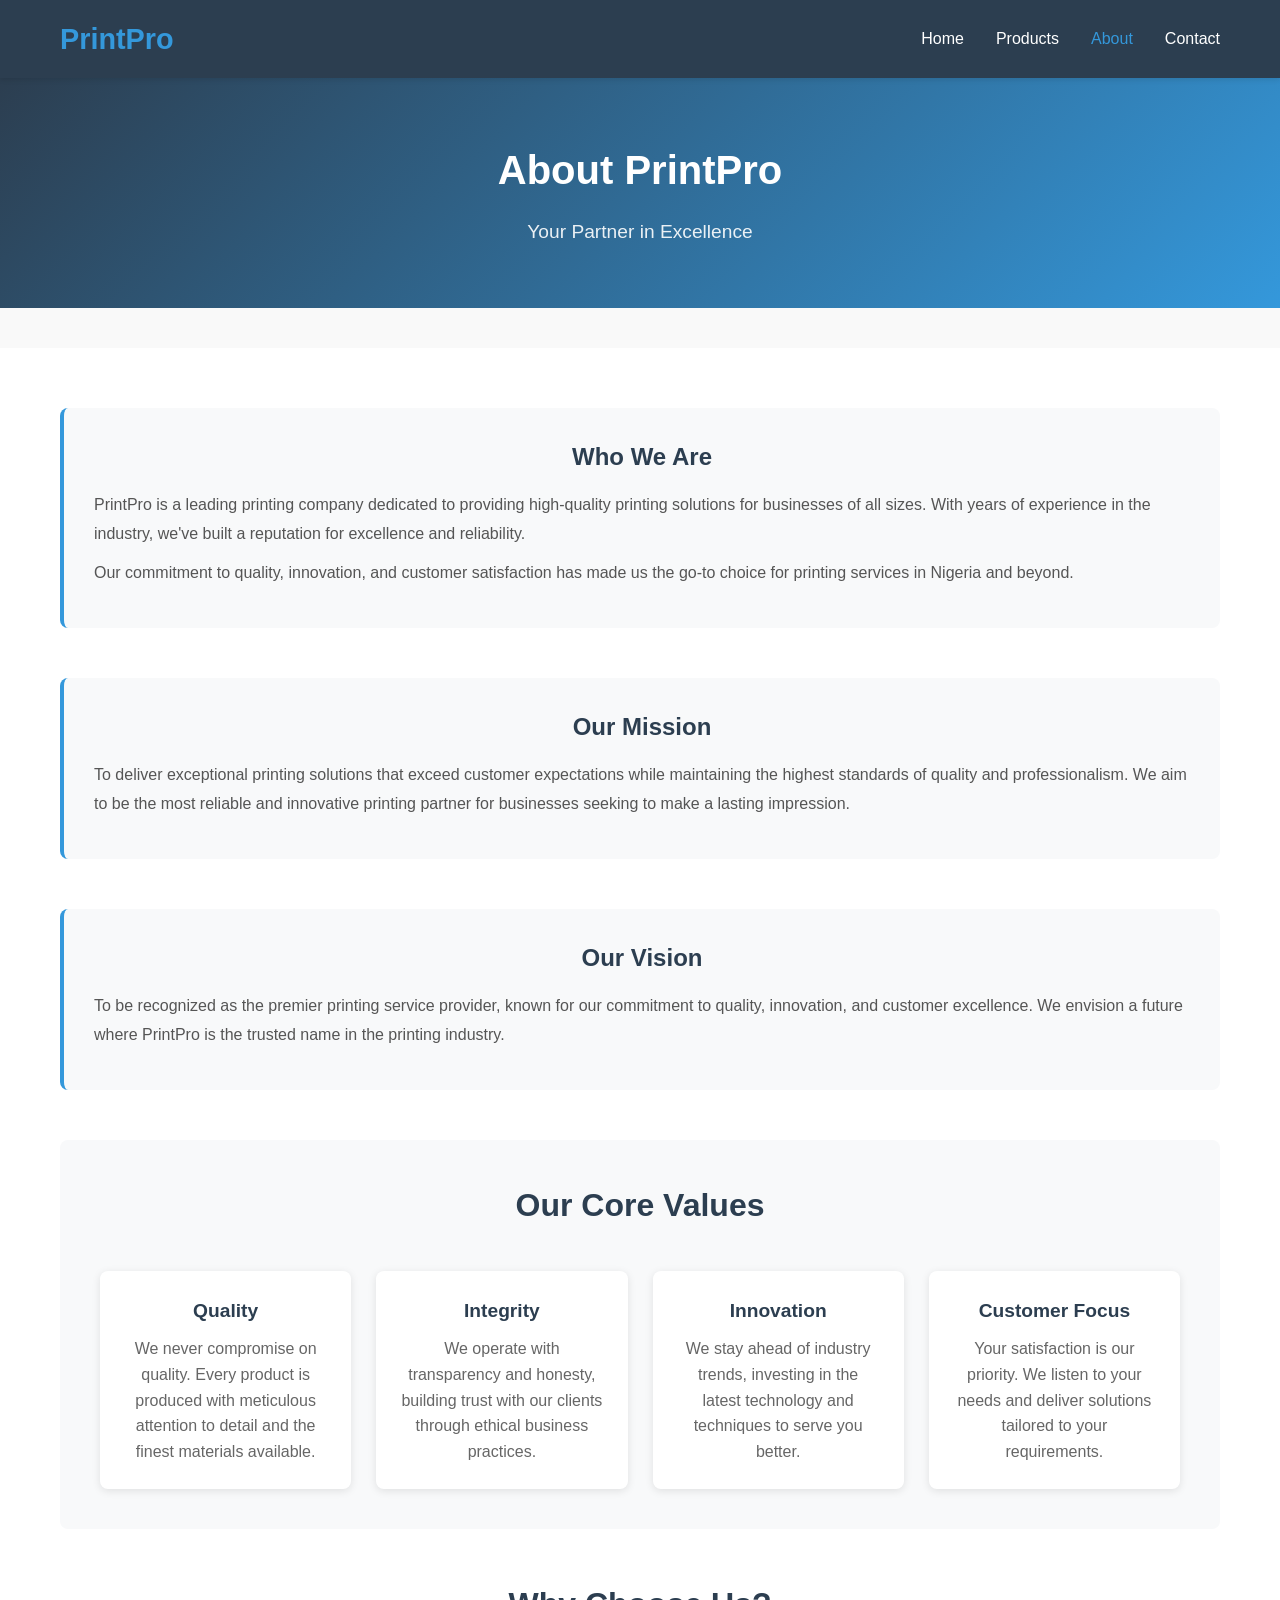
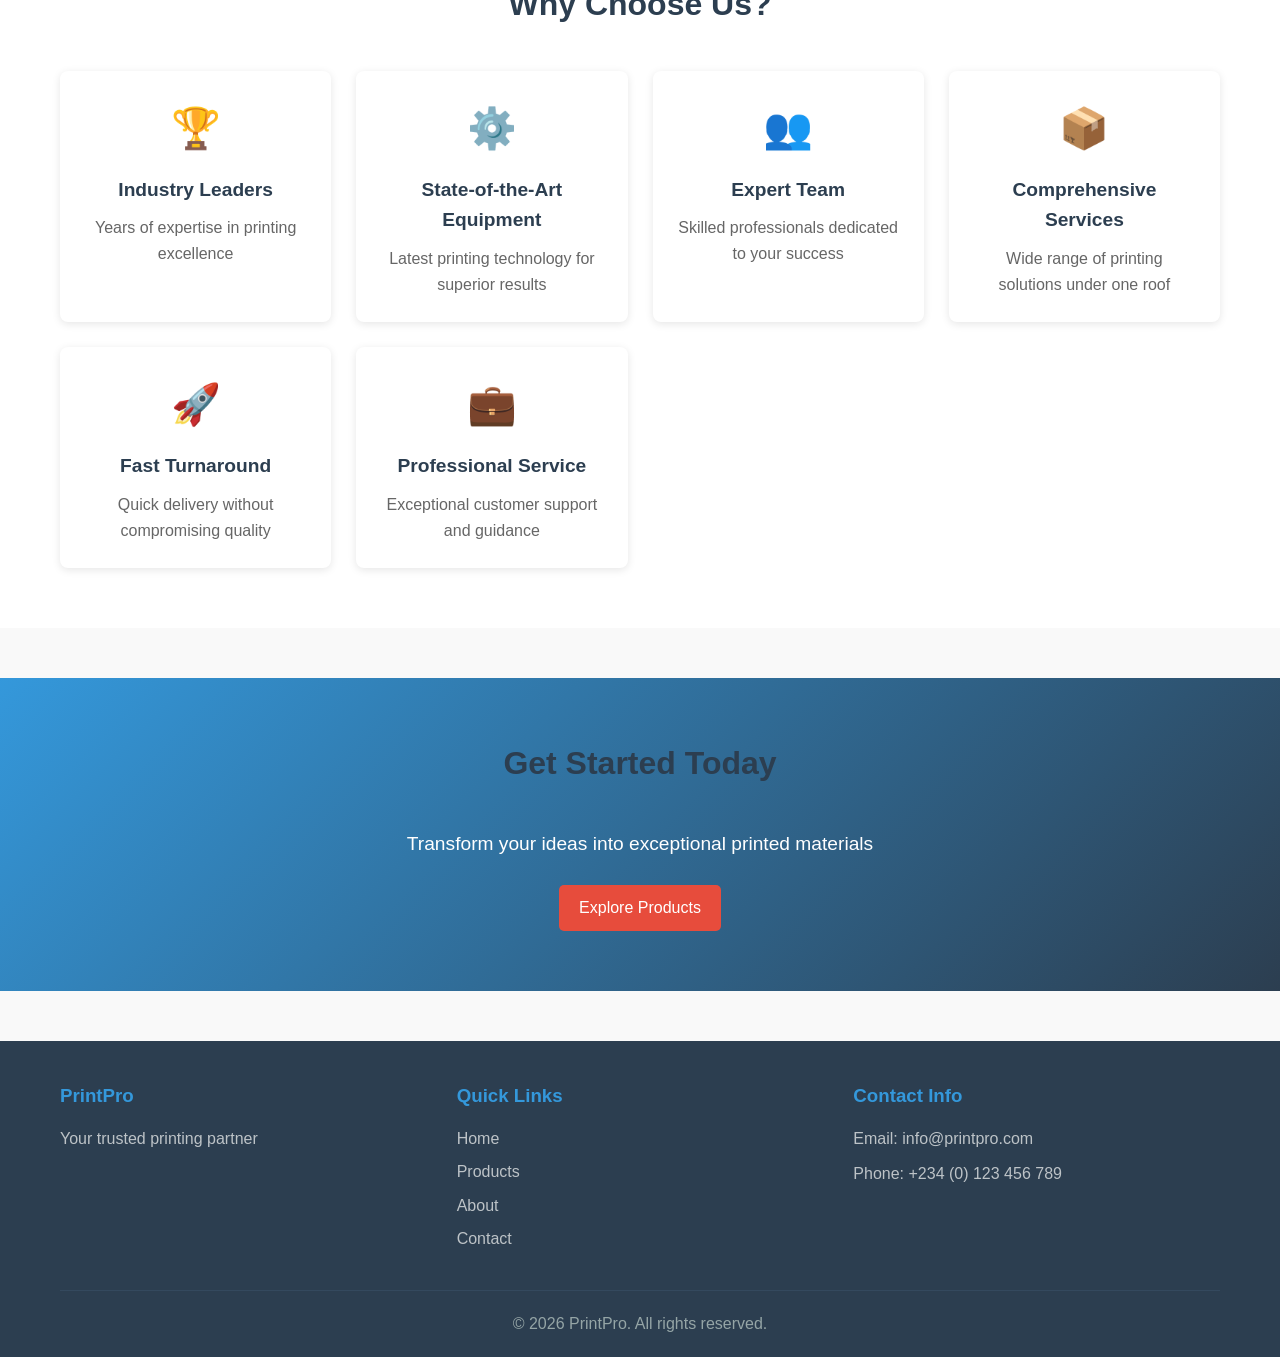
==== about.html @ 75051ae0 "Add files via upload" ====
<!DOCTYPE html>
<html lang="en">
<head>
    <meta charset="UTF-8">
    <meta name="viewport" content="width=device-width, initial-scale=1.0">
    <title>About Us - PrintPro</title>
    <link rel="stylesheet" href="styles.css">
</head>
<body>
    <!-- Navigation -->
    <nav class="navbar">
        <div class="nav-container">
            <div class="logo">
                <h1>PrintPro</h1>
            </div>
            <ul class="nav-menu">
                <li><a href="index.html">Home</a></li>
                <li><a href="products.html">Products</a></li>
                <li><a href="about.html" class="active">About</a></li>
                <li><a href="contact.html">Contact</a></li>
            </ul>
            <div class="hamburger">
                <span></span>
                <span></span>
                <span></span>
            </div>
        </div>
    </nav>

    <!-- Hero Section -->
    <section class="page-hero">
        <div class="page-hero-content">
            <h1>About PrintPro</h1>
            <p>Your Partner in Excellence</p>
        </div>
    </section>

    <!-- About Content -->
    <section class="about-section">
        <div class="container">
            <div class="about-content">
                <div class="about-text">
                    <h2>Who We Are</h2>
                    <p>PrintPro is a leading printing company dedicated to providing high-quality printing solutions for businesses of all sizes. With years of experience in the industry, we've built a reputation for excellence and reliability.</p>
                    <p>Our commitment to quality, innovation, and customer satisfaction has made us the go-to choice for printing services in Nigeria and beyond.</p>
                </div>
            </div>

            <div class="about-content">
                <div class="about-text">
                    <h2>Our Mission</h2>
                    <p>To deliver exceptional printing solutions that exceed customer expectations while maintaining the highest standards of quality and professionalism. We aim to be the most reliable and innovative printing partner for businesses seeking to make a lasting impression.</p>
                </div>
            </div>

            <div class="about-content">
                <div class="about-text">
                    <h2>Our Vision</h2>
                    <p>To be recognized as the premier printing service provider, known for our commitment to quality, innovation, and customer excellence. We envision a future where PrintPro is the trusted name in the printing industry.</p>
                </div>
            </div>

            <div class="values-section">
                <h2>Our Core Values</h2>
                <div class="values-grid">
                    <div class="value-card">
                        <h3>Quality</h3>
                        <p>We never compromise on quality. Every product is produced with meticulous attention to detail and the finest materials available.</p>
                    </div>
                    <div class="value-card">
                        <h3>Integrity</h3>
                        <p>We operate with transparency and honesty, building trust with our clients through ethical business practices.</p>
                    </div>
                    <div class="value-card">
                        <h3>Innovation</h3>
                        <p>We stay ahead of industry trends, investing in the latest technology and techniques to serve you better.</p>
                    </div>
                    <div class="value-card">
                        <h3>Customer Focus</h3>
                        <p>Your satisfaction is our priority. We listen to your needs and deliver solutions tailored to your requirements.</p>
                    </div>
                </div>
            </div>

            <div class="team-section">
                <h2>Why Choose Us?</h2>
                <div class="why-choose-grid">
                    <div class="why-card">
                        <div class="why-icon">🏆</div>
                        <h3>Industry Leaders</h3>
                        <p>Years of expertise in printing excellence</p>
                    </div>
                    <div class="why-card">
                        <div class="why-icon">⚙️</div>
                        <h3>State-of-the-Art Equipment</h3>
                        <p>Latest printing technology for superior results</p>
                    </div>
                    <div class="why-card">
                        <div class="why-icon">👥</div>
                        <h3>Expert Team</h3>
                        <p>Skilled professionals dedicated to your success</p>
                    </div>
                    <div class="why-card">
                        <div class="why-icon">📦</div>
                        <h3>Comprehensive Services</h3>
                        <p>Wide range of printing solutions under one roof</p>
                    </div>
                    <div class="why-card">
                        <div class="why-icon">🚀</div>
                        <h3>Fast Turnaround</h3>
                        <p>Quick delivery without compromising quality</p>
                    </div>
                    <div class="why-card">
                        <div class="why-icon">💼</div>
                        <h3>Professional Service</h3>
                        <p>Exceptional customer support and guidance</p>
                    </div>
                </div>
            </div>
        </div>
    </section>

    <!-- Call to Action -->
    <section class="cta">
        <div class="container">
            <h2>Get Started Today</h2>
            <p>Transform your ideas into exceptional printed materials</p>
            <a href="products.html" class="btn btn-secondary">Explore Products</a>
        </div>
    </section>

    <!-- Footer -->
    <footer class="footer">
        <div class="container">
            <div class="footer-content">
                <div class="footer-section">
                    <h3>PrintPro</h3>
                    <p>Your trusted printing partner</p>
                </div>
                <div class="footer-section">
                    <h3>Quick Links</h3>
                    <ul>
                        <li><a href="index.html">Home</a></li>
                        <li><a href="products.html">Products</a></li>
                        <li><a href="about.html">About</a></li>
                        <li><a href="contact.html">Contact</a></li>
                    </ul>
                </div>
                <div class="footer-section">
                    <h3>Contact Info</h3>
                    <p>Email: info@printpro.com</p>
                    <p>Phone: +234 (0) 123 456 789</p>
                </div>
            </div>
            <div class="footer-bottom">
                <p>&copy; 2026 PrintPro. All rights reserved.</p>
            </div>
        </div>
    </footer>

    <script src="script.js"></script>
</body>
</html>
---- styles.css ----
* {
    margin: 0;
    padding: 0;
    box-sizing: border-box;
}

body {
    font-family: 'Segoe UI', Tahoma, Geneva, Verdana, sans-serif;
    line-height: 1.6;
    color: #333;
    background-color: #f9f9f9;
}

.container {
    max-width: 1200px;
    margin: 0 auto;
    padding: 0 20px;
}

/* ===== NAVIGATION ===== */
.navbar {
    background-color: #2c3e50;
    color: white;
    padding: 1rem 0;
    position: sticky;
    top: 0;
    z-index: 100;
    box-shadow: 0 2px 5px rgba(0,0,0,0.1);
}

.nav-container {
    max-width: 1200px;
    margin: 0 auto;
    padding: 0 20px;
    display: flex;
    justify-content: space-between;
    align-items: center;
}

.logo h1 {
    font-size: 1.8rem;
    font-weight: bold;
    color: #3498db;
}

.nav-menu {
    list-style: none;
    display: flex;
    gap: 2rem;
}

.nav-menu a {
    color: white;
    text-decoration: none;
    transition: color 0.3s ease;
    font-weight: 500;
}

.nav-menu a:hover,
.nav-menu a.active {
    color: #3498db;
}

.hamburger {
    display: none;
    flex-direction: column;
    cursor: pointer;
}

.hamburger span {
    width: 25px;
    height: 3px;
    background-color: white;
    margin: 5px 0;
    transition: 0.3s;
    border-radius: 2px;
}

/* ===== BUTTONS ===== */
.btn {
    padding: 10px 20px;
    border: none;
    border-radius: 5px;
    cursor: pointer;
    font-size: 1rem;
    transition: all 0.3s ease;
    text-decoration: none;
    display: inline-block;
}

.btn-primary {
    background-color: #3498db;
    color: white;
}

.btn-primary:hover {
    background-color: #2980b9;
    transform: translateY(-2px);
    box-shadow: 0 4px 8px rgba(0,0,0,0.2);
}

.btn-secondary {
    background-color: #e74c3c;
    color: white;
}

.btn-secondary:hover {
    background-color: #c0392b;
    transform: translateY(-2px);
}

.btn-small {
    padding: 8px 16px;
    font-size: 0.9rem;
}

/* ===== HERO SECTION ===== */
.hero {
    background: linear-gradient(135deg, #3498db 0%, #2c3e50 100%);
    color: white;
    padding: 100px 20px;
    text-align: center;
    margin-bottom: 50px;
}

.hero-content h1 {
    font-size: 3rem;
    margin-bottom: 20px;
    animation: slideDown 0.6s ease-out;
}

.hero-content p {
    font-size: 1.3rem;
    margin-bottom: 30px;
    animation: slideUp 0.6s ease-out 0.2s both;
}

.page-hero {
    background: linear-gradient(135deg, #2c3e50 0%, #3498db 100%);
    color: white;
    padding: 60px 20px;
    text-align: center;
    margin-bottom: 40px;
}

.page-hero-content h1 {
    font-size: 2.5rem;
    margin-bottom: 15px;
}

.page-hero-content p {
    font-size: 1.2rem;
    opacity: 0.9;
}

@keyframes slideDown {
    from {
        transform: translateY(-30px);
        opacity: 0;
    }
    to {
        transform: translateY(0);
        opacity: 1;
    }
}

@keyframes slideUp {
    from {
        transform: translateY(30px);
        opacity: 0;
    }
    to {
        transform: translateY(0);
        opacity: 1;
    }
}

@keyframes fadeIn {
    from { opacity: 0; }
    to { opacity: 1; }
}

/* ===== FEATURES SECTION ===== */
.features {
    padding: 60px 20px;
    background-color: white;
    margin-bottom: 50px;
}

.features h2,
.featured-products h2,
.cta h2,
.about-section h2,
.faq-section h2,
.contact-section h2,
.values-section h2,
.team-section h2 {
    font-size: 2rem;
    text-align: center;
    margin-bottom: 40px;
    color: #2c3e50;
}

.features-grid {
    display: grid;
    grid-template-columns: repeat(auto-fit, minmax(250px, 1fr));
    gap: 30px;
}

.feature-card {
    background-color: #f8f9fa;
    padding: 30px;
    border-radius: 10px;
    text-align: center;
    transition: all 0.3s ease;
    box-shadow: 0 2px 10px rgba(0,0,0,0.1);
}

.feature-card:hover {
    transform: translateY(-10px);
    box-shadow: 0 8px 20px rgba(0,0,0,0.15);
}

.feature-icon {
    font-size: 3rem;
    margin-bottom: 15px;
}

.feature-card h3 {
    font-size: 1.3rem;
    margin-bottom: 15px;
    color: #2c3e50;
}

.feature-card p {
    color: #666;
    line-height: 1.6;
}

/* ===== PRODUCTS SECTION ===== */
.featured-products {
    padding: 60px 20px;
    background-color: white;
    margin-bottom: 50px;
}

.products-section {
    padding: 40px 20px;
    margin-bottom: 50px;
}

.products-wrapper {
    display: grid;
    grid-template-columns: 250px 1fr;
    gap: 30px;
}

.filters-sidebar {
    background-color: white;
    padding: 20px;
    border-radius: 8px;
    box-shadow: 0 2px 10px rgba(0,0,0,0.1);
    height: fit-content;
    position: sticky;
    top: 100px;
}

.filters-sidebar h3 {
    font-size: 1.1rem;
    margin-bottom: 15px;
    color: #2c3e50;
}

.filter-list {
    display: flex;
    flex-direction: column;
    gap: 10px;
}

.filter-item {
    display: flex;
    align-items: center;
    cursor: pointer;
}

.filter-item input {
    margin-right: 10px;
    cursor: pointer;
}

.filter-item span {
    font-size: 0.95rem;
}

.price-filter {
    margin-top: 15px;
}

.price-filter input {
    width: 100%;
    margin-bottom: 10px;
}

.price-filter p {
    font-size: 0.95rem;
    color: #666;
}

/* ===== PRODUCTS GRID ===== */
.products-grid {
    display: grid;
    grid-template-columns: repeat(auto-fill, minmax(200px, 1fr));
    gap: 20px;
}

.product-card {
    background-color: white;
    border-radius: 8px;
    overflow: hidden;
    box-shadow: 0 2px 10px rgba(0,0,0,0.1);
    transition: all 0.3s ease;
}

.product-card:hover {
    transform: translateY(-5px);
    box-shadow: 0 8px 20px rgba(0,0,0,0.15);
}

.product-image {
    width: 100%;
    height: 200px;
    overflow: hidden;
    background-color: #f0f0f0;
}

.product-image img {
    width: 100%;
    height: 100%;
    object-fit: cover;
    transition: transform 0.3s ease;
}

.product-card:hover .product-image img {
    transform: scale(1.1);
}

.product-info {
    padding: 15px;
}

.product-info h3 {
    font-size: 1rem;
    margin-bottom: 8px;
    color: #2c3e50;
    line-height: 1.3;
}

.product-info .category {
    font-size: 0.85rem;
    color: #7f8c8d;
    margin-bottom: 8px;
}

.product-info .price {
    font-size: 1.3rem;
    font-weight: bold;
    color: #e74c3c;
    margin-bottom: 12px;
}

.price-large {
    font-size: 2rem;
    font-weight: bold;
    color: #e74c3c;
    margin: 15px 0;
}

/* ===== PRODUCTS MAIN ===== */
.products-main {
    background-color: white;
    padding: 20px;
    border-radius: 8px;
}

.products-header {
    display: flex;
    justify-content: space-between;
    align-items: center;
    margin-bottom: 20px;
    padding-bottom: 20px;
    border-bottom: 1px solid #e0e0e0;
}

.sort-container {
    display: flex;
    align-items: center;
    gap: 10px;
}

.sort-container label {
    font-weight: 600;
}

.sort-container select {
    padding: 8px 12px;
    border: 1px solid #bdc3c7;
    border-radius: 5px;
    font-size: 0.95rem;
    cursor: pointer;
}

.loading {
    text-align: center;
    padding: 40px;
    color: #7f8c8d;
    font-size: 1.1rem;
}

.no-products {
    text-align: center;
    padding: 40px;
    color: #e74c3c;
    font-size: 1.1rem;
}

/* ===== MODAL ===== */
.modal {
    display: none;
    position: fixed;
    z-index: 1000;
    left: 0;
    top: 0;
    width: 100%;
    height: 100%;
    background-color: rgba(0,0,0,0.6);
    animation: fadeIn 0.3s ease;
}

.modal-content {
    background-color: white;
    margin: 5% auto;
    padding: 0;
    border-radius: 8px;
    max-width: 800px;
    max-height: 80vh;
    overflow-y: auto;
    animation: slideInDown 0.3s ease;
}

@keyframes slideInDown {
    from {
        transform: translateY(-50px);
        opacity: 0;
    }
    to {
        transform: translateY(0);
        opacity: 1;
    }
}

.close {
    float: right;
    font-size: 2rem;
    font-weight: bold;
    padding: 10px 20px;
    cursor: pointer;
    color: #aaa;
    transition: color 0.3s;
}

.close:hover {
    color: #000;
}

.modal-body {
    padding: 30px;
}

.product-detail {
    display: grid;
    grid-template-columns: 1fr 1fr;
    gap: 30px;
}

.detail-image {
    width: 100%;
    max-height: 400px;
    overflow: hidden;
    border-radius: 8px;
}

.detail-image img {
    width: 100%;
    height: 100%;
    object-fit: cover;
}

.detail-info h2 {
    font-size: 1.8rem;
    margin-bottom: 10px;
    color: #2c3e50;
}

.detail-info .category {
    font-size: 0.95rem;
    color: #7f8c8d;
    margin-bottom: 15px;
}

.detail-info .description {
    color: #555;
    line-height: 1.7;
    margin-bottom: 15px;
}

.detail-info .date {
    font-size: 0.85rem;
    color: #95a5a6;
    margin-bottom: 20px;
}

/* ===== CTA SECTION ===== */
.cta {
    background: linear-gradient(135deg, #3498db 0%, #2c3e50 100%);
    color: white;
    padding: 60px 20px;
    text-align: center;
    margin-bottom: 50px;
}

.cta p {
    font-size: 1.2rem;
    margin-bottom: 25px;
}

/* ===== ABOUT SECTION ===== */
.about-section {
    padding: 60px 20px;
    background-color: white;
    margin-bottom: 50px;
}

.about-content {
    margin-bottom: 50px;
}

.about-text {
    background-color: #f8f9fa;
    padding: 30px;
    border-radius: 8px;
    border-left: 4px solid #3498db;
}

.about-text h2 {
    font-size: 1.5rem;
    margin-bottom: 15px;
    color: #2c3e50;
}

.about-text p {
    color: #555;
    line-height: 1.8;
    margin-bottom: 10px;
}

.values-section {
    background-color: #f8f9fa;
    padding: 40px;
    border-radius: 8px;
    margin-bottom: 50px;
}

	.values-section h2 {
    font-size: 2rem;
    text-align: center;
    margin-bottom: 40px;
    color: #2c3e50;
}			
.values-grid,
.why-choose-grid {
    display: grid;
    grid-template-columns: repeat(auto-fit, minmax(250px, 1fr));
    gap: 25px;
    margin-top: 30px;
}

.value-card,
.why-card {
    background-color: white;
    padding: 25px;
    border-radius: 8px;
    box-shadow: 0 2px 8px rgba(0,0,0,0.1);
    transition: all 0.3s ease;
    text-align: center;
}

.value-card:hover,
.why-card:hover {
    transform: translateY(-5px);
    box-shadow: 0 8px 15px rgba(0,0,0,0.2);
}

.value-card h3,
.why-card h3 {
    font-size: 1.2rem;
    margin-bottom: 10px;
    color: #2c3e50;
}

.value-card p,
.why-card p {
    color: #666;
    line-height: 1.6;
}

.why-icon {
    font-size: 2.5rem;
    margin-bottom: 15px;
}

	.team-section {
    margin-top: 50px;
}

.team-section h2 {
    font-size: 2rem;
    text-align: center;
    margin-bottom: 40px;
    color: #2c3e50;
}				   
/* ===== CONTACT SECTION ===== */
.contact-section {
    padding: 60px 20px;
    background-color: white;
    margin-bottom: 50px;
}

.contact-wrapper {
    display: grid;
    grid-template-columns: 2fr 1fr;
    gap: 40px;
    margin-top: 30px;
}

.contact-form-container h2,
.contact-info h2 {
    font-size: 1.5rem;
    margin-bottom: 25px;
    color: #2c3e50;
}

.contact-form {
    display: flex;
    flex-direction: column;
    gap: 20px;
}

.form-group {
    display: flex;
    flex-direction: column;
}

.form-group label {
    font-weight: 600;
    margin-bottom: 8px;
    color: #2c3e50;
}

.form-group input,
.form-group textarea,
.form-group select {
    padding: 12px;
    border: 1px solid #bdc3c7;
    border-radius: 5px;
    font-size: 1rem;
    font-family: inherit;
    transition: border-color 0.3s;
}

.form-group input:focus,
.form-group textarea:focus,
.form-group select:focus {
    outline: none;
    border-color: #3498db;
    box-shadow: 0 0 5px rgba(52, 152, 219, 0.3);
}

.form-message {
    display: none;
    padding: 15px;
    border-radius: 5px;
    margin-top: 10px;
}

.info-card {
    background-color: #f8f9fa;
    padding: 20px;
    border-radius: 8px;
    margin-bottom: 20px;
    border-left: 4px solid #3498db;
}

.info-card h3 {
    font-size: 1.1rem;
    margin-bottom: 10px;
    color: #2c3e50;
}

.info-card p {
    color: #666;
    margin-bottom: 5px;
    line-height: 1.6;
}

.social-links {
    display: flex;
    gap: 10px;
    margin-top: 10px;
}

.social-links a {
    display: inline-block;
    padding: 8px 12px;
    background-color: #3498db;
    color: white;
    text-decoration: none;
    border-radius: 5px;
    transition: background-color 0.3s;
}

.social-links a:hover {
    background-color: #2980b9;
}

/* ===== FAQ SECTION ===== */
.faq-section {
    padding: 60px 20px;
    background-color: white;
    margin-bottom: 50px;
}

	.faq-section h2 {
    font-size: 2rem;
    text-align: center;
    margin-bottom: 40px;
    color: #2c3e50;
}				   
.faq-container {
    max-width: 800px;
    margin: 30px auto 0;
}

.faq-item {
    background-color: #f8f9fa;
    border-radius: 8px;
    margin-bottom: 15px;
    overflow: hidden;
}

.faq-question {
    display: flex;
    justify-content: space-between;
    align-items: center;
    padding: 20px;
    background-color: #ecf0f1;
    cursor: pointer;
    transition: background-color 0.3s;
}

.faq-question:hover {
    background-color: #d5dbdb;
}

.faq-question h3 {
    font-size: 1.1rem;
    color: #2c3e50;
    margin: 0;
}

.faq-toggle {
    font-size: 1.5rem;
    color: #3498db;
    font-weight: bold;
}

.faq-answer {
    display: none;
    padding: 20px;
    background-color: white;
    color: #666;
    line-height: 1.7;
}

/* ===== FOOTER ===== */
.footer {
    background-color: #2c3e50;
    color: white;
    padding: 40px 20px 20px;
    margin-top: 50px;
}

.footer-content {
    display: grid;
    grid-template-columns: repeat(auto-fit, minmax(200px, 1fr));
    gap: 30px;
    margin-bottom: 30px;
}

.footer-section h3 {
    margin-bottom: 15px;
    color: #3498db;
}

.footer-section p {
    margin-bottom: 10px;
    color: #bdc3c7;
    line-height: 1.6;
}

.footer-section ul {
    list-style: none;
}

.footer-section ul li {
    margin-bottom: 8px;
}

.footer-section a {
    color: #bdc3c7;
    text-decoration: none;
    transition: color 0.3s;
}

.footer-section a:hover {
    color: #3498db;
}

.footer-bottom {
    border-top: 1px solid #34495e;
    padding-top: 20px;
    text-align: center;
    color: #95a5a6;
}

/* ===== RESPONSIVE DESIGN ===== */
@media (max-width: 768px) {
    .hamburger {
        display: flex;
    }

    .nav-menu {
        position: absolute;
        left: -100%;
        top: 60px;
        flex-direction: column;
        background-color: #2c3e50;
        width: 100%;
        text-align: left;
        transition: 0.3s;
        padding: 20px 0;
        gap: 0;
    }

    .nav-menu.active {
        left: 0;
    }

    .nav-menu li {
        padding: 0 20px;
    }

    .nav-menu a {
        display: block;
        padding: 10px 0;
    }

    .hero-content h1 {
        font-size: 2rem;
    }

    .hero-content p {
        font-size: 1rem;
    }

    .page-hero-content h1 {
        font-size: 1.8rem;
    }

    .features h2,
    .featured-products h2,
    .cta h2,
    .about-section h2,
    .faq-section h2,
    .contact-section h2 {
        font-size: 1.5rem;
    }

    .features-grid,
    .values-grid,
    .why-choose-grid {
        grid-template-columns: 1fr;
    }

    .products-wrapper,
    .contact-wrapper {
        grid-template-columns: 1fr;
    }

    .filters-sidebar {
        position: static;
        margin-bottom: 20px;
    }

    .products-grid {
        grid-template-columns: repeat(auto-fill, minmax(150px, 1fr));
    }

    .product-detail {
        grid-template-columns: 1fr;
    }

    .modal-content {
        margin: 20% auto;
        max-width: 95%;
    }

    .modal-body {
        padding: 20px;
    }

    .footer-content {
        grid-template-columns: 1fr;
    }

    .products-header {
        flex-direction: column;
        align-items: flex-start;
        gap: 15px;
    }

    .sort-container {
        width: 100%;
    }

    .sort-container select {
        width: 100%;
    }

    .about-text {
        padding: 20px;
    }

    .values-section {
        padding: 25px;
    }

    .contact-wrapper {
        gap: 25px;
    }

    .contact-form-container h2,
    .contact-info h2 {
        font-size: 1.3rem;
    }
}

@media (max-width: 480px) {
    .logo h1 {
        font-size: 1.3rem;
    }

    .hero-content h1 {
        font-size: 1.5rem;
    }

    .hero-content p {
        font-size: 0.9rem;
    }

    .page-hero {
        padding: 40px 20px;
    }

    .page-hero-content h1 {
        font-size: 1.3rem;
    }

    .products-grid {
        grid-template-columns: repeat(auto-fill, minmax(120px, 1fr));
        gap: 15px;
    }

    .feature-icon {
        font-size: 2rem;
    }

    .feature-card {
        padding: 20px;
    }

    .why-icon {
        font-size: 2rem;
    }

    .btn {
        padding: 8px 16px;
        font-size: 0.9rem;
    }

    .cta {
        padding: 40px 20px;
    }

    .price-large {
        font-size: 1.5rem;
    }

    .detail-info h2 {
        font-size: 1.3rem;
    }

    .about-text {
        padding: 15px;
        border-left: 3px solid #3498db;
    }

    .about-text h2 {
        font-size: 1.3rem;
    }

    .value-card h3,
    .why-card h3 {
        font-size: 1rem;
    }

    .contact-form,
    .faq-container {
        padding: 0;
    }

    .faq-question {
        padding: 15px;
    }

    .faq-question h3 {
        font-size: 1rem;
    }

    .faq-answer {
        padding: 15px;
    }

    .info-card {
        padding: 15px;
    }

    .info-card h3 {
        font-size: 1rem;
    }
}
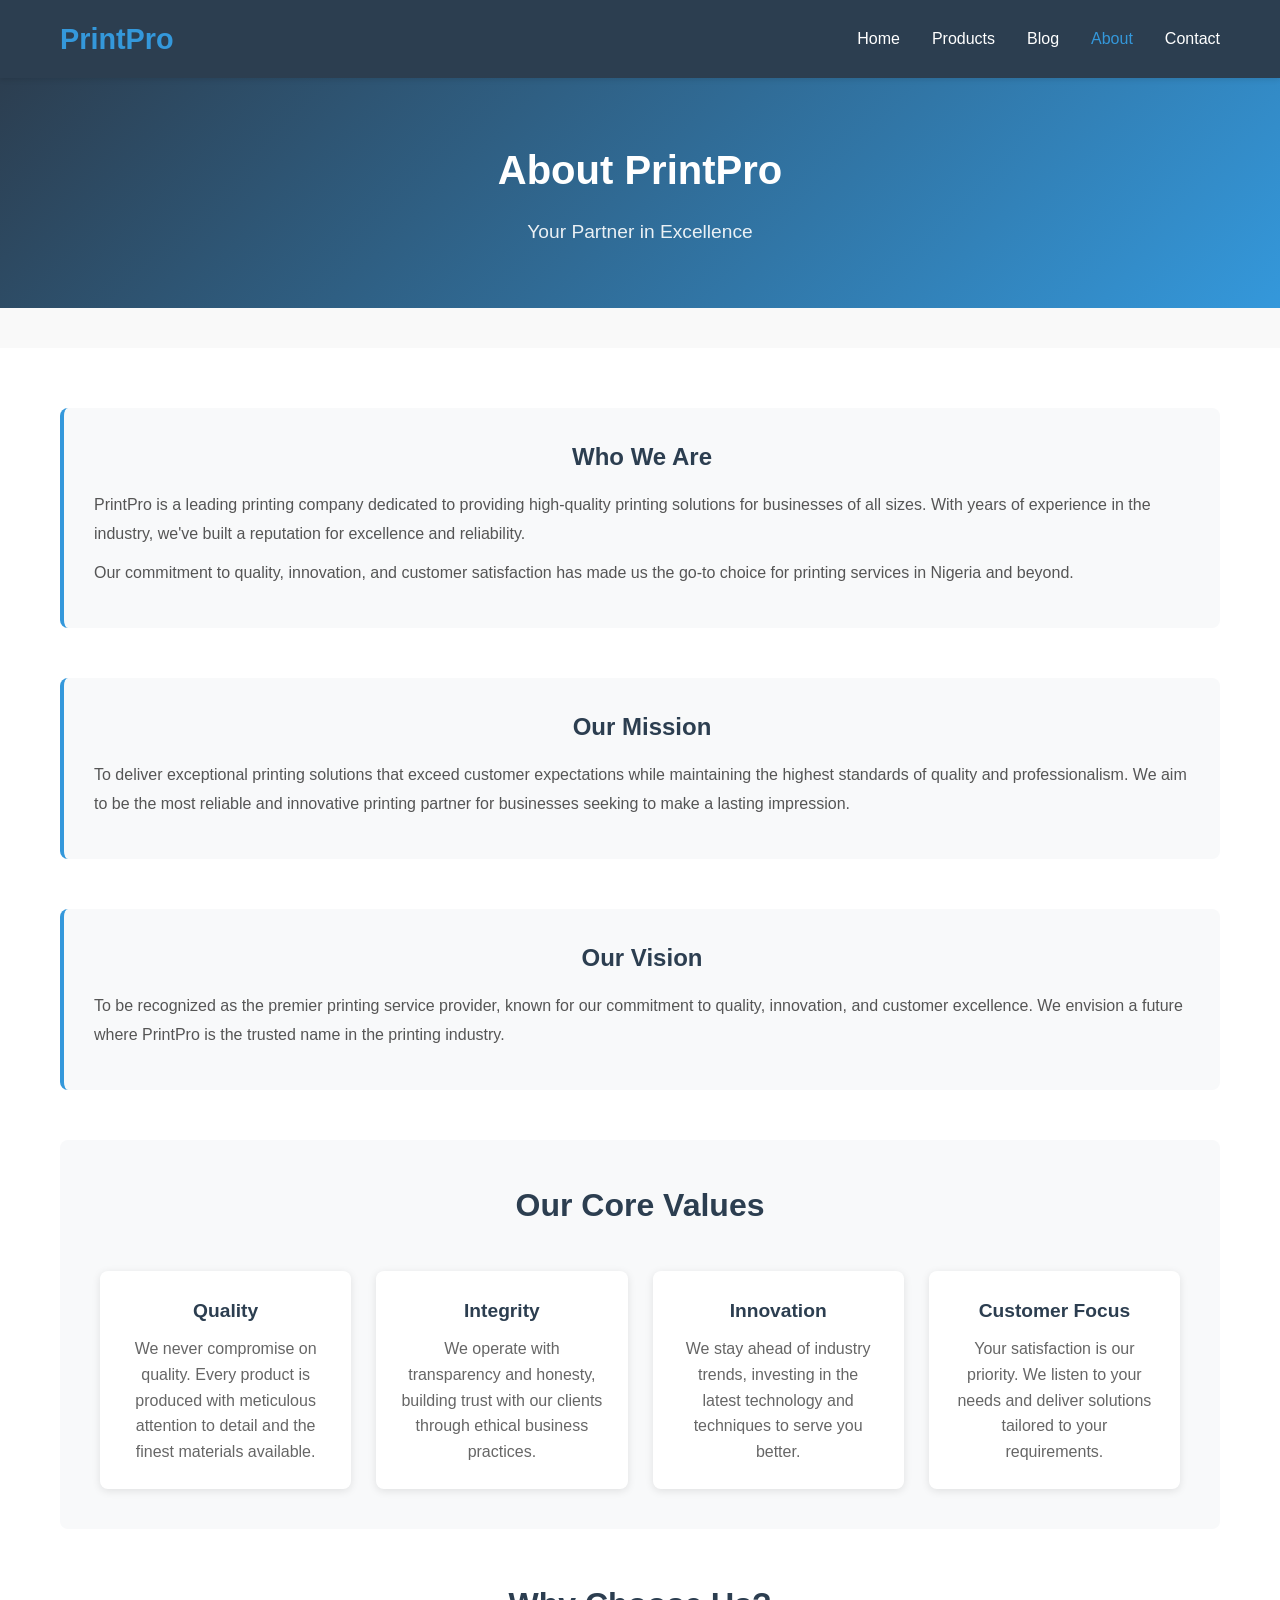
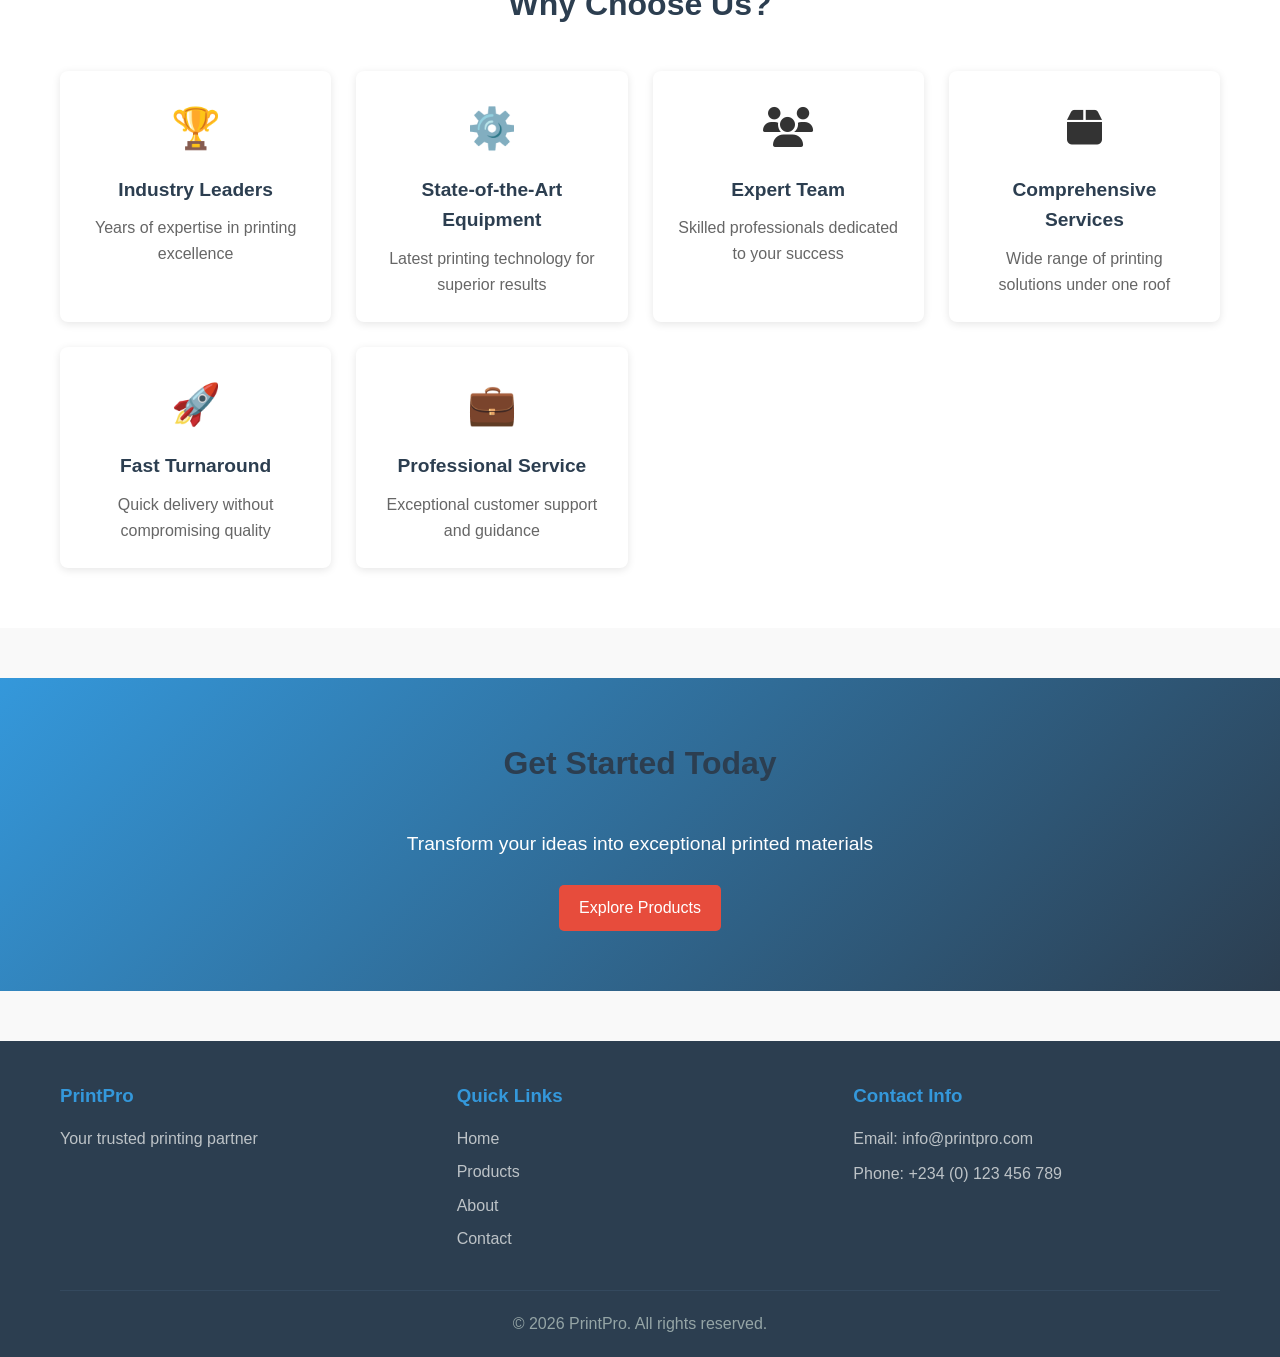
==== commit ff235849: "Add Font Awesome icons across all pages, build blog.html with products from setup.sql Co-authored-by" ====
--- a/about.html
+++ b/about.html
@@ -4,6 +4,7 @@
     <meta charset="UTF-8">
     <meta name="viewport" content="width=device-width, initial-scale=1.0">
     <title>About Us - PrintPro</title>
+    <link rel="stylesheet" href="https://cdnjs.cloudflare.com/ajax/libs/font-awesome/6.5.1/css/all.min.css">
     <link rel="stylesheet" href="styles.css">
 </head>
 <body>
@@ -16,6 +17,7 @@
             <ul class="nav-menu">
                 <li><a href="index.html">Home</a></li>
                 <li><a href="products.html">Products</a></li>
+                <li><a href="blog.html">Blog</a></li>
                 <li><a href="about.html" class="active">About</a></li>
                 <li><a href="contact.html">Contact</a></li>
             </ul>
@@ -96,12 +98,12 @@
                         <p>Latest printing technology for superior results</p>
                     </div>
                     <div class="why-card">
-                        <div class="why-icon">👥</div>
+                        <div class="why-icon"><i class="fas fa-users"></i></div>
                         <h3>Expert Team</h3>
                         <p>Skilled professionals dedicated to your success</p>
                     </div>
                     <div class="why-card">
-                        <div class="why-icon">📦</div>
+                        <div class="why-icon"><i class="fas fa-box"></i></div>
                         <h3>Comprehensive Services</h3>
                         <p>Wide range of printing solutions under one roof</p>
                     </div>
--- a/styles.css
+++ b/styles.css
@@ -842,7 +842,148 @@
     color: #95a5a6;
 }
 
-/* ===== RESPONSIVE DESIGN ===== */
+/* ===== AUTH SECTION ===== */
+.auth-section {
+    padding: 60px 20px;
+    background-color: white;
+    margin-bottom: 50px;
+}
+
+.auth-card {
+    max-width: 500px;
+    margin: 0 auto;
+    background: white;
+    padding: 40px;
+    border-radius: 8px;
+    box-shadow: 0 2px 15px rgba(0,0,0,0.1);
+}
+
+.auth-card h2 {
+    font-size: 1.8rem;
+    color: #2c3e50;
+    text-align: center;
+    margin-bottom: 5px;
+}
+
+.auth-subtitle {
+    text-align: center;
+    color: #666;
+    margin-bottom: 30px;
+}
+
+.auth-switch {
+    text-align: center;
+    margin-top: 20px;
+    color: #666;
+}
+
+.auth-switch a {
+    color: #3498db;
+    text-decoration: none;
+    font-weight: 600;
+}
+
+.auth-switch a:hover {
+    text-decoration: underline;
+}
+
+/* ===== BLOG SECTION ===== */
+.blog-section {
+    padding: 60px 20px;
+    background-color: #f9f9f9;
+    margin-bottom: 50px;
+}
+
+.blog-grid {
+    display: grid;
+    grid-template-columns: repeat(auto-fill, minmax(350px, 1fr));
+    gap: 30px;
+}
+
+.blog-card {
+    background: white;
+    border-radius: 8px;
+    overflow: hidden;
+    box-shadow: 0 2px 10px rgba(0,0,0,0.1);
+    transition: all 0.3s ease;
+}
+
+.blog-card:hover {
+    transform: translateY(-5px);
+    box-shadow: 0 8px 20px rgba(0,0,0,0.15);
+}
+
+.blog-image {
+    width: 100%;
+    height: 220px;
+    overflow: hidden;
+    background-color: #f0f0f0;
+}
+
+.blog-image img {
+    width: 100%;
+    height: 100%;
+    object-fit: cover;
+    transition: transform 0.3s ease;
+}
+
+.blog-card:hover .blog-image img {
+    transform: scale(1.05);
+}
+
+.blog-content {
+    padding: 20px;
+}
+
+.blog-meta {
+    display: flex;
+    gap: 15px;
+    margin-bottom: 10px;
+    font-size: 0.85rem;
+    color: #7f8c8d;
+}
+
+.blog-meta i {
+    margin-right: 5px;
+    color: #3498db;
+}
+
+.blog-content h2 {
+    font-size: 1.3rem;
+    margin-bottom: 10px;
+    color: #2c3e50;
+    line-height: 1.4;
+}
+
+.blog-content p {
+    color: #555;
+    line-height: 1.6;
+    margin-bottom: 15px;
+}
+
+.blog-footer {
+    display: flex;
+    justify-content: space-between;
+    align-items: center;
+    padding-top: 15px;
+    border-top: 1px solid #e0e0e0;
+}
+
+.blog-price {
+    font-weight: bold;
+    color: #e74c3c;
+    font-size: 1.1rem;
+}
+
+.blog-price i {
+    margin-right: 5px;
+}
+
+@media (max-width: 768px) {
+    .blog-grid {
+        grid-template-columns: 1fr;
+    }
+}
 @media (max-width: 768px) {
     .hamburger {
         display: flex;
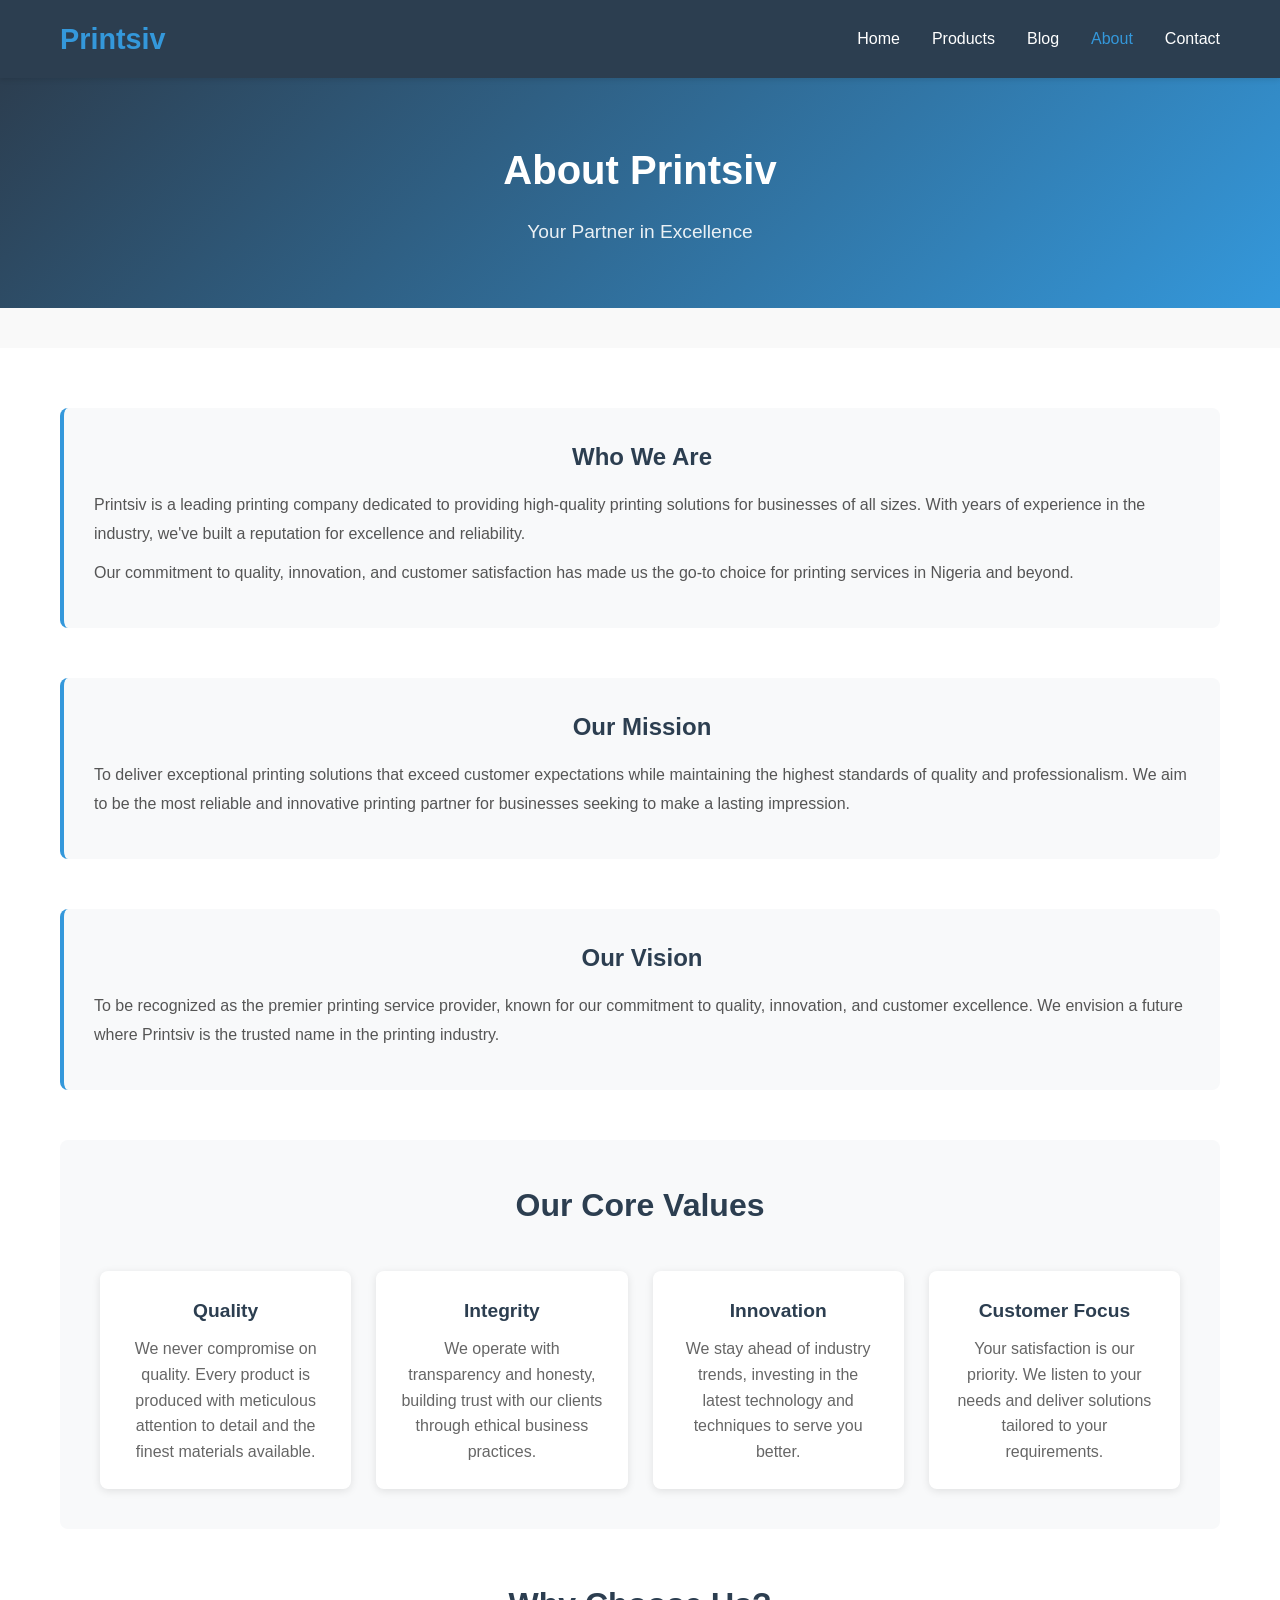
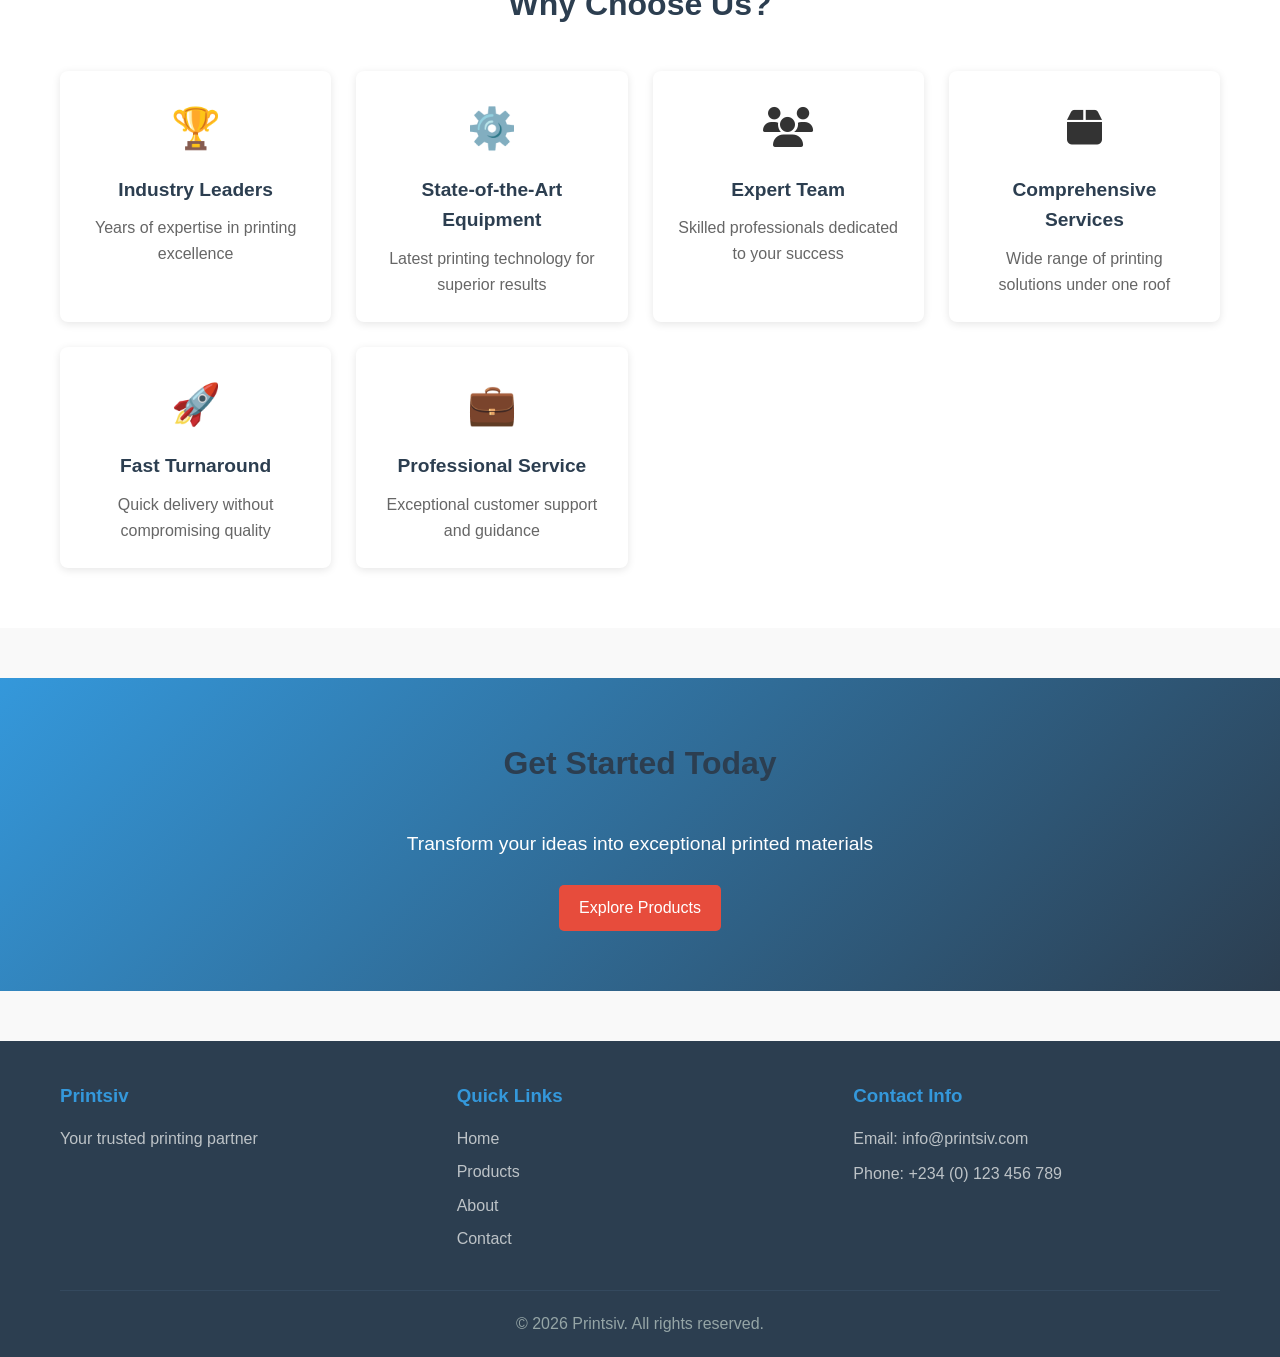
==== commit 37e8eed4: "Rename PrintPro to Printsiv across all files Co-authored-by: kiloconnect[bot] <240665456+kiloconnect" ====
--- a/about.html
+++ b/about.html
@@ -3,7 +3,7 @@
 <head>
     <meta charset="UTF-8">
     <meta name="viewport" content="width=device-width, initial-scale=1.0">
-    <title>About Us - PrintPro</title>
+    <title>About Us - Printsiv</title>
     <link rel="stylesheet" href="https://cdnjs.cloudflare.com/ajax/libs/font-awesome/6.5.1/css/all.min.css">
     <link rel="stylesheet" href="styles.css">
 </head>
@@ -12,7 +12,7 @@
     <nav class="navbar">
         <div class="nav-container">
             <div class="logo">
-                <h1>PrintPro</h1>
+                <h1>Printsiv</h1>
             </div>
             <ul class="nav-menu">
                 <li><a href="index.html">Home</a></li>
@@ -32,7 +32,7 @@
     <!-- Hero Section -->
     <section class="page-hero">
         <div class="page-hero-content">
-            <h1>About PrintPro</h1>
+            <h1>About Printsiv</h1>
             <p>Your Partner in Excellence</p>
         </div>
     </section>
@@ -43,7 +43,7 @@
             <div class="about-content">
                 <div class="about-text">
                     <h2>Who We Are</h2>
-                    <p>PrintPro is a leading printing company dedicated to providing high-quality printing solutions for businesses of all sizes. With years of experience in the industry, we've built a reputation for excellence and reliability.</p>
+                    <p>Printsiv is a leading printing company dedicated to providing high-quality printing solutions for businesses of all sizes. With years of experience in the industry, we've built a reputation for excellence and reliability.</p>
                     <p>Our commitment to quality, innovation, and customer satisfaction has made us the go-to choice for printing services in Nigeria and beyond.</p>
                 </div>
             </div>
@@ -58,7 +58,7 @@
             <div class="about-content">
                 <div class="about-text">
                     <h2>Our Vision</h2>
-                    <p>To be recognized as the premier printing service provider, known for our commitment to quality, innovation, and customer excellence. We envision a future where PrintPro is the trusted name in the printing industry.</p>
+                    <p>To be recognized as the premier printing service provider, known for our commitment to quality, innovation, and customer excellence. We envision a future where Printsiv is the trusted name in the printing industry.</p>
                 </div>
             </div>
 
@@ -136,7 +136,7 @@
         <div class="container">
             <div class="footer-content">
                 <div class="footer-section">
-                    <h3>PrintPro</h3>
+                    <h3>Printsiv</h3>
                     <p>Your trusted printing partner</p>
                 </div>
                 <div class="footer-section">
@@ -150,12 +150,12 @@
                 </div>
                 <div class="footer-section">
                     <h3>Contact Info</h3>
-                    <p>Email: info@printpro.com</p>
+                    <p>Email: info@printsiv.com</p>
                     <p>Phone: +234 (0) 123 456 789</p>
                 </div>
             </div>
             <div class="footer-bottom">
-                <p>&copy; 2026 PrintPro. All rights reserved.</p>
+                <p>&copy; 2026 Printsiv. All rights reserved.</p>
             </div>
         </div>
     </footer>
--- a/styles.css
+++ b/styles.css
@@ -979,10 +979,158 @@
     margin-right: 5px;
 }
 
+/* ===== BLOG DETAIL SECTION ===== */
+.blog-detail-section {
+    padding: 60px 20px;
+    background-color: white;
+    margin-bottom: 50px;
+}
+
+.blog-detail-article {
+    max-width: 900px;
+    margin: 0 auto;
+}
+
+.blog-detail-image {
+    width: 100%;
+    height: 400px;
+    overflow: hidden;
+    border-radius: 8px;
+    margin-bottom: 30px;
+    background-color: #f0f0f0;
+}
+
+.blog-detail-image img {
+    width: 100%;
+    height: 100%;
+    object-fit: cover;
+}
+
+.blog-detail-content {
+    background: white;
+}
+
+.blog-detail-meta {
+    display: flex;
+    gap: 20px;
+    margin-bottom: 15px;
+    font-size: 0.9rem;
+    color: #7f8c8d;
+    flex-wrap: wrap;
+}
+
+.blog-detail-meta i {
+    margin-right: 5px;
+    color: #3498db;
+}
+
+.blog-detail-content h1 {
+    font-size: 2rem;
+    color: #2c3e50;
+    margin-bottom: 15px;
+    line-height: 1.3;
+}
+
+.blog-detail-price {
+    margin-bottom: 25px;
+}
+
+.blog-detail-price .price-tag {
+    display: inline-block;
+    background: #e74c3c;
+    color: white;
+    padding: 8px 20px;
+    border-radius: 4px;
+    font-size: 1.5rem;
+    font-weight: bold;
+}
+
+.blog-detail-body {
+    margin-bottom: 30px;
+    line-height: 1.8;
+    color: #444;
+    font-size: 1.05rem;
+}
+
+.blog-detail-body p {
+    margin-bottom: 15px;
+}
+
+.blog-detail-specs {
+    background: #f8f9fa;
+    padding: 25px;
+    border-radius: 8px;
+    margin-bottom: 30px;
+    border-left: 4px solid #3498db;
+}
+
+.blog-detail-specs h3 {
+    margin-top: 0;
+    color: #2c3e50;
+    margin-bottom: 15px;
+}
+
+.blog-detail-specs ul {
+    list-style: none;
+    padding: 0;
+}
+
+.blog-detail-specs li {
+    padding: 6px 0;
+    border-bottom: 1px solid #e0e0e0;
+    color: #555;
+}
+
+.blog-detail-specs li:last-child {
+    border-bottom: none;
+}
+
+.blog-detail-specs strong {
+    color: #2c3e50;
+}
+
+.blog-detail-actions {
+    display: flex;
+    gap: 15px;
+    flex-wrap: wrap;
+}
+
+/* ===== RELATED PRODUCTS ===== */
+.related-products {
+    padding: 60px 20px;
+    background-color: #f9f9f9;
+    margin-bottom: 50px;
+}
+
+.related-products h2 {
+    font-size: 2rem;
+    text-align: center;
+    margin-bottom: 40px;
+    color: #2c3e50;
+}
+
 @media (max-width: 768px) {
-    .blog-grid {
-        grid-template-columns: 1fr;
-    }
+    .blog-detail-image {
+        height: 250px;
+    }
+
+    .blog-detail-content h1 {
+        font-size: 1.5rem;
+    }
+
+    .blog-detail-meta {
+        flex-direction: column;
+        gap: 8px;
+    }
+
+    .blog-detail-actions {
+        flex-direction: column;
+    }
+
+    .blog-detail-actions .btn {
+        text-align: center;
+    }
+}
 }
 @media (max-width: 768px) {
     .hamburger {
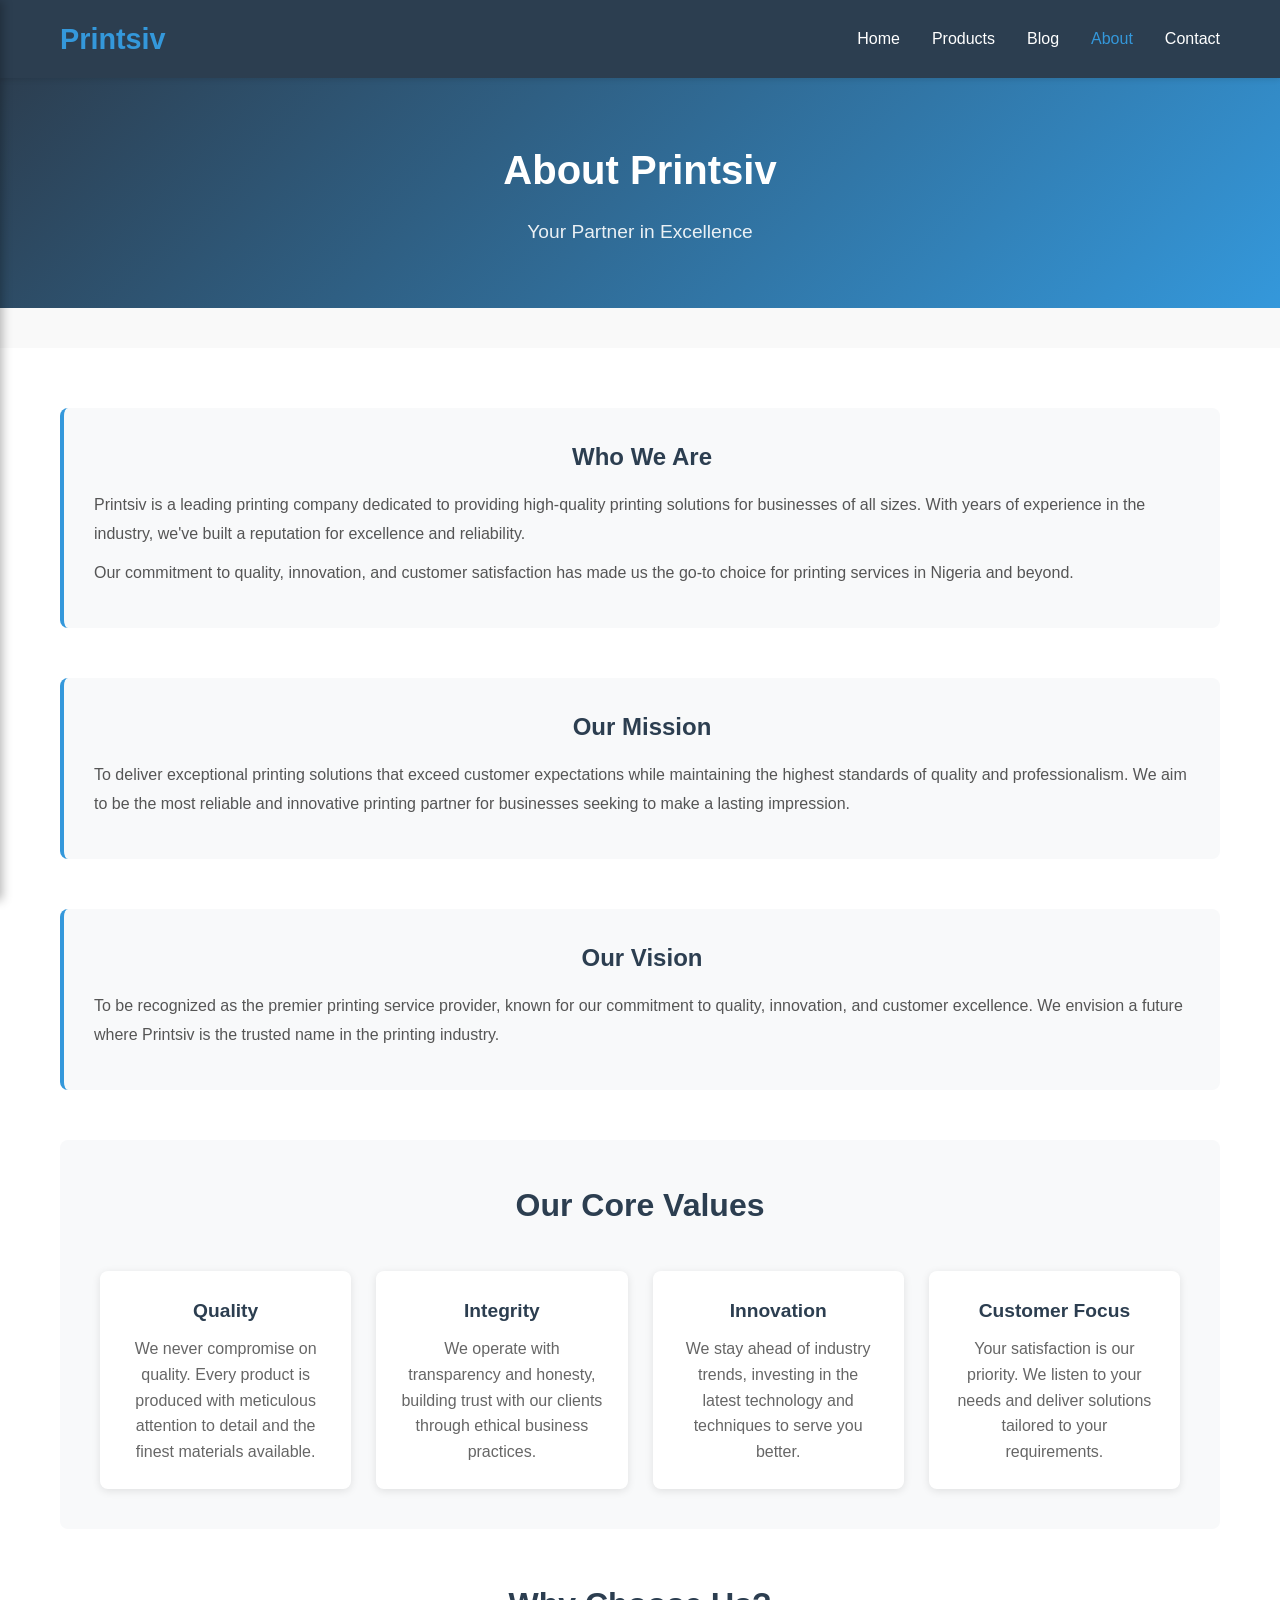
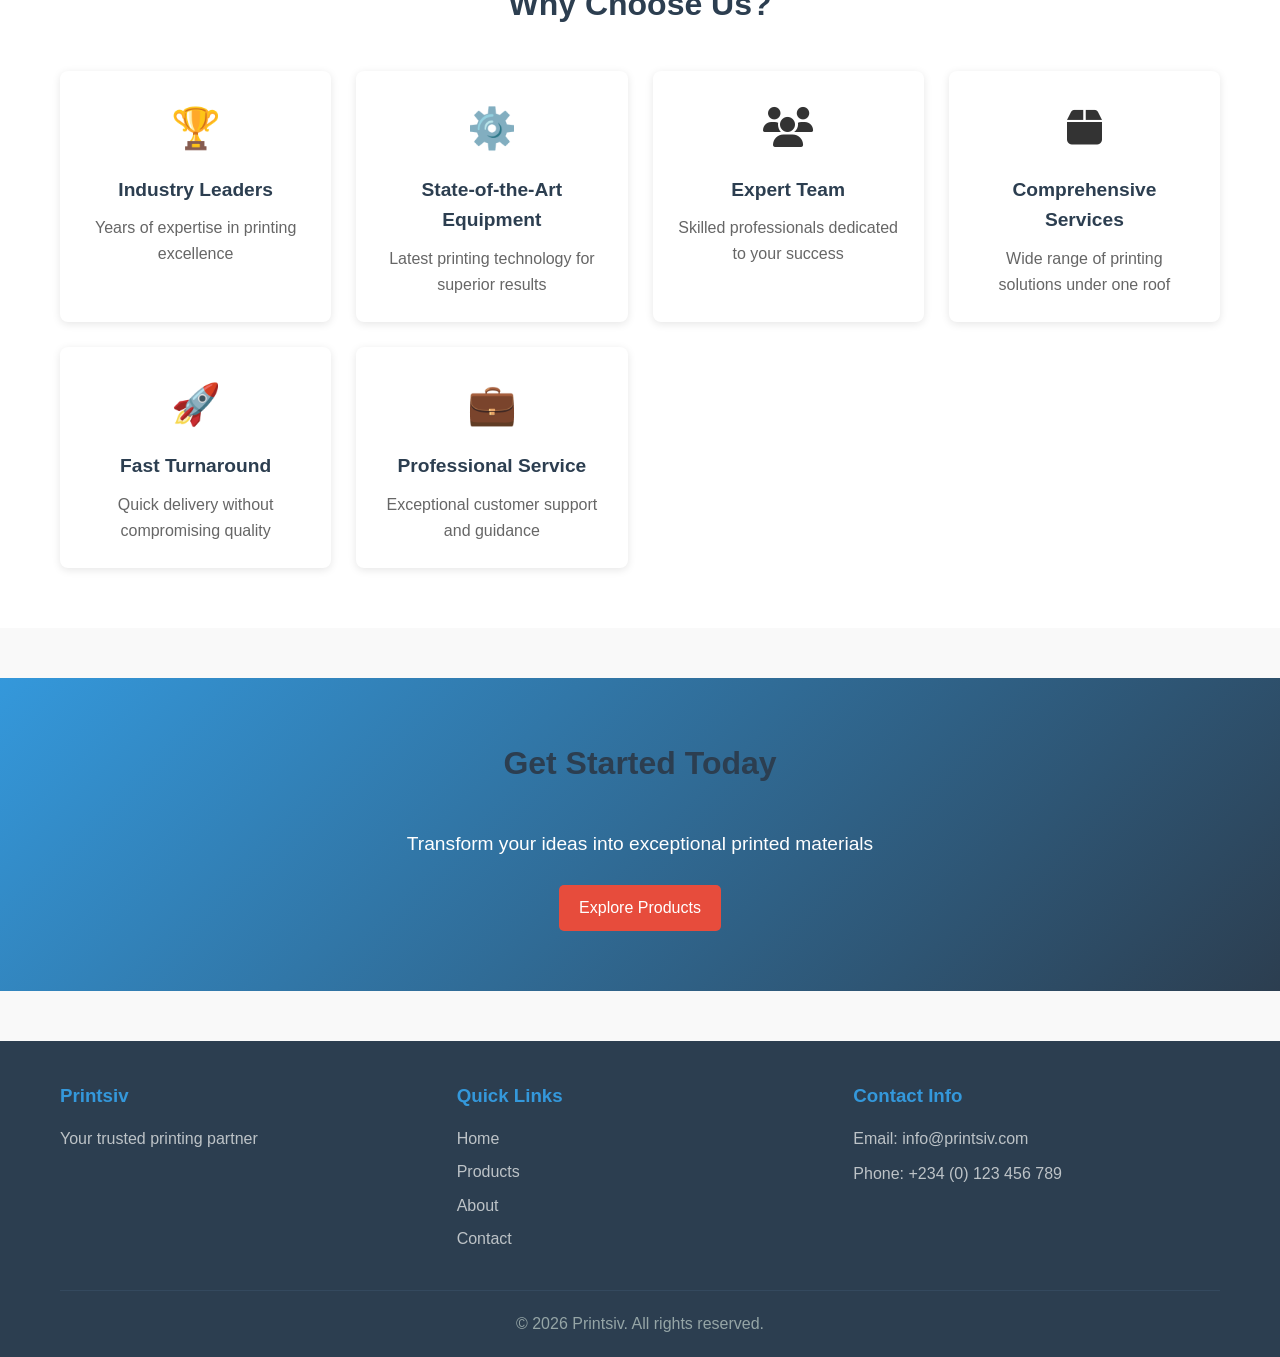
==== commit af4e65e4: "Add mobile sidebar menu with animated hamburger toggle across all pages Co-authored-by: kiloconnect[" ====
--- a/about.html
+++ b/about.html
@@ -28,6 +28,23 @@
             </div>
         </div>
     </nav>
+
+    <!-- Mobile Sidebar -->
+    <div class="sidebar-overlay"></div>
+    <aside class="mobile-sidebar">
+        <div class="sidebar-header">
+            <h2>Printsiv</h2>
+            <button class="sidebar-close">&times;</button>
+        </div>
+        <ul class="sidebar-nav">
+            <li><a href="index.html"><i class="fas fa-home"></i> Home</a></li>
+            <li><a href="products.html"><i class="fas fa-shopping-bag"></i> Products</a></li>
+            <li><a href="blog.html"><i class="fas fa-blog"></i> Blog</a></li>
+            <li><a href="about.html"><i class="fas fa-info-circle"></i> About</a></li>
+            <li><a href="contact.html"><i class="fas fa-envelope"></i> Contact</a></li>
+            <li><a href="cart.html"><i class="fas fa-shopping-cart"></i> Cart <span id="cart-count" class="cart-badge" style="display: none;">0</span></a></li>
+        </ul>
+    </aside>
 
     <!-- Hero Section -->
     <section class="page-hero">
--- a/styles.css
+++ b/styles.css
@@ -1132,35 +1132,164 @@
     }
 }
 }
+/* ===== MOBILE SIDEBAR ===== */
+.sidebar-overlay {
+    display: none;
+    position: fixed;
+    top: 0;
+    left: 0;
+    width: 100%;
+    height: 100%;
+    background-color: rgba(0, 0, 0, 0.5);
+    z-index: 99;
+    opacity: 0;
+    transition: opacity 0.3s ease;
+}
+
+.sidebar-overlay.active {
+    display: block;
+    opacity: 1;
+}
+
+.mobile-sidebar {
+    position: fixed;
+    top: 0;
+    left: -280px;
+    width: 280px;
+    height: 100%;
+    background-color: #2c3e50;
+    z-index: 1000;
+    transition: left 0.3s ease;
+    overflow-y: auto;
+    box-shadow: 2px 0 10px rgba(0,0,0,0.3);
+}
+
+.mobile-sidebar.active {
+    left: 0;
+}
+
+.sidebar-header {
+    display: flex;
+    justify-content: space-between;
+    align-items: center;
+    padding: 15px 20px;
+    border-bottom: 1px solid #34495e;
+}
+
+.sidebar-header h2 {
+    color: #3498db;
+    font-size: 1.3rem;
+    margin: 0;
+}
+
+.sidebar-close {
+    background: none;
+    border: none;
+    color: white;
+    font-size: 1.5rem;
+    cursor: pointer;
+    padding: 5px 10px;
+    transition: color 0.3s;
+}
+
+.sidebar-close:hover {
+    color: #e74c3c;
+}
+
+.sidebar-nav {
+    list-style: none;
+    padding: 0;
+    margin: 0;
+}
+
+.sidebar-nav li {
+    border-bottom: 1px solid #34495e;
+}
+
+.sidebar-nav a {
+    display: flex;
+    align-items: center;
+    gap: 10px;
+    padding: 12px 20px;
+    color: #bdc3c7;
+    text-decoration: none;
+    font-size: 0.95rem;
+    transition: all 0.3s;
+}
+
+.sidebar-nav a:hover,
+.sidebar-nav a.active {
+    background-color: #34495e;
+    color: white;
+}
+
+.sidebar-nav a i {
+    width: 20px;
+    text-align: center;
+}
+
+/* Hamburger animation */
+.hamburger {
+    display: none;
+    flex-direction: column;
+    cursor: pointer;
+    gap: 5px;
+    padding: 5px;
+    background: none;
+    border: none;
+    z-index: 1001;
+}
+
+.hamburger span {
+    width: 25px;
+    height: 3px;
+    background-color: white;
+    border-radius: 2px;
+    transition: all 0.3s ease;
+    display: block;
+}
+
+.hamburger.active span:nth-child(1) {
+    transform: rotate(45deg) translate(5px, 6px);
+}
+
+.hamburger.active span:nth-child(2) {
+    opacity: 0;
+}
+
+.hamburger.active span:nth-child(3) {
+    transform: rotate(-45deg) translate(5px, -6px);
+}
+
+/* ===== RESPONSIVE DESIGN ===== */
 @media (max-width: 768px) {
     .hamburger {
         display: flex;
     }
 
     .nav-menu {
-        position: absolute;
-        left: -100%;
-        top: 60px;
+        display: none;
+    }
+
+    .blog-detail-image {
+        height: 250px;
+    }
+
+    .blog-detail-content h1 {
+        font-size: 1.5rem;
+    }
+
+    .blog-detail-meta {
         flex-direction: column;
-        background-color: #2c3e50;
-        width: 100%;
-        text-align: left;
-        transition: 0.3s;
-        padding: 20px 0;
-        gap: 0;
-    }
-
-    .nav-menu.active {
-        left: 0;
-    }
-
-    .nav-menu li {
-        padding: 0 20px;
-    }
-
-    .nav-menu a {
-        display: block;
-        padding: 10px 0;
+        gap: 8px;
+    }
+
+    .blog-detail-actions {
+        flex-direction: column;
+    }
+
+    .blog-detail-actions .btn {
+        text-align: center;
     }
 
     .hero-content h1 {
@@ -1251,6 +1380,36 @@
     .contact-info h2 {
         font-size: 1.3rem;
     }
+
+    .dashboard-container {
+        grid-template-columns: 1fr;
+    }
+
+    .sidebar {
+        display: none;
+    }
+
+    .stats-grid {
+        grid-template-columns: repeat(2, 1fr);
+    }
+
+    .dashboard-header {
+        flex-direction: column;
+        gap: 15px;
+        align-items: flex-start;
+    }
+
+    table {
+        font-size: 0.8rem;
+    }
+
+    th, td {
+        padding: 8px 10px;
+    }
+
+    .profile-info {
+        grid-template-columns: 1fr;
+    }
 }
 
 @media (max-width: 480px) {
